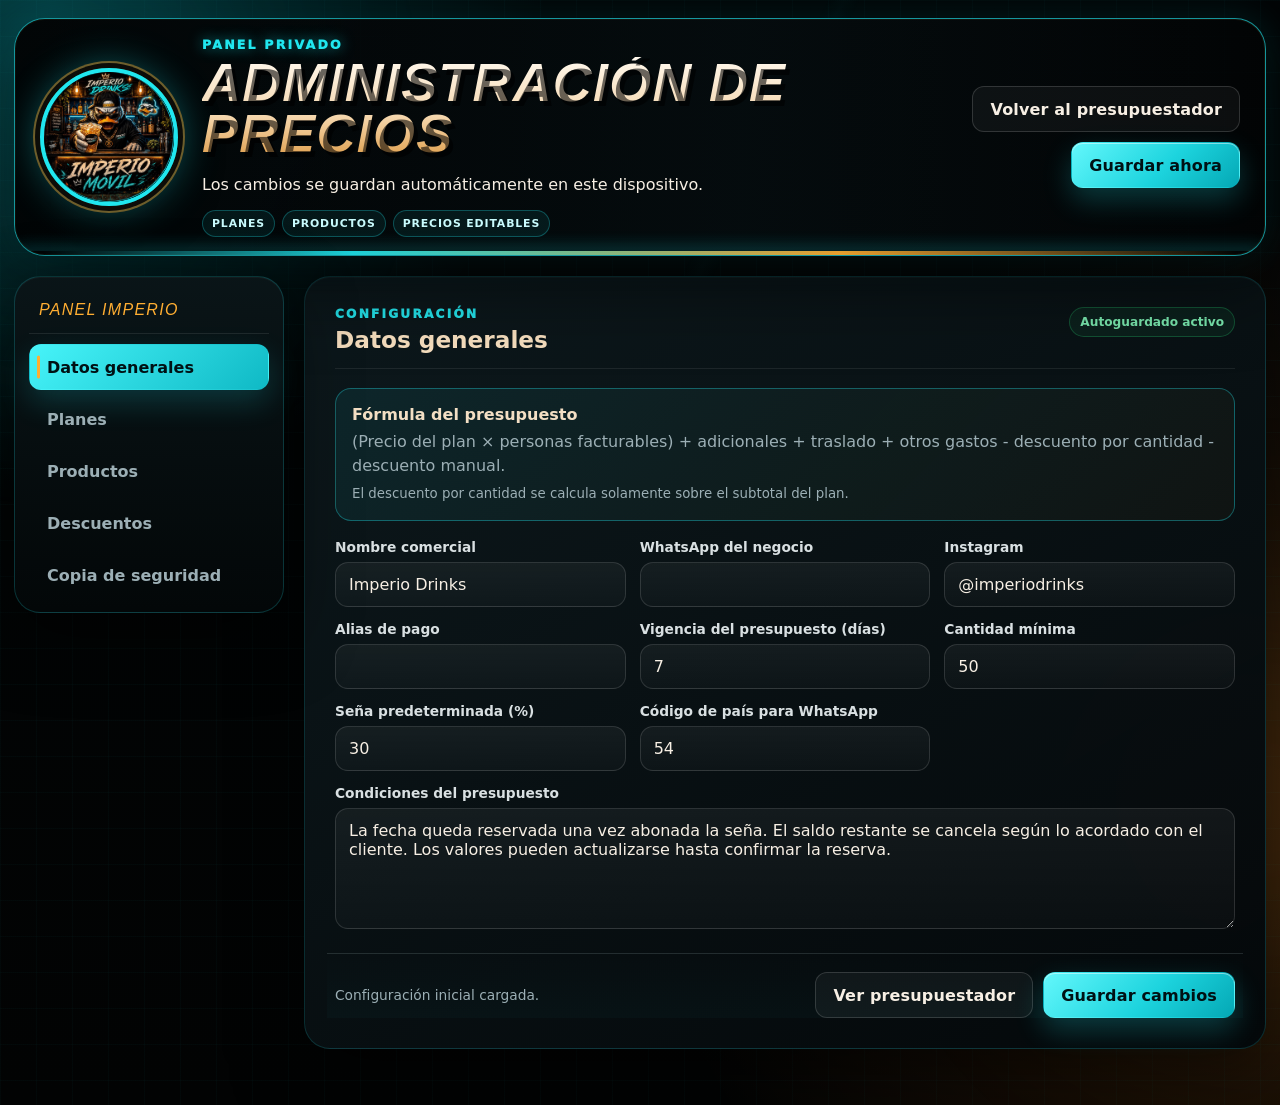
==== admin.html @ 7d8a7417 "actualizacion general" ====
<!doctype html>
<html lang="es">
<head>
<meta charset="utf-8"/>
<meta content="width=device-width, initial-scale=1" name="viewport"/>
<meta content="#020506" name="theme-color"/>
<title>Imperio Drinks | Administración</title>
<meta content="5.0" name="imperio-version"/>
<link href="./css/styles.css" rel="stylesheet"/>
</head>
<body class="admin-page" style="--imperio-logo:url('./assets/logo-imperio-drinks.jpeg')">
<div class="ambient ambient-one"></div>
<div class="ambient ambient-two"></div>
<div class="shell admin-shell">
<header class="topbar brand-panel">
<div class="brand-lockup">
<img alt="Logo de Imperio Drinks" class="brand-logo" src="./assets/logo-imperio-drinks.jpeg"/>
<div class="brand-copy"><p class="eyebrow">PANEL PRIVADO</p><h1>Administración de precios</h1><p>Los cambios se guardan automáticamente en este dispositivo.</p><div class="brand-badges"><span>PLANES</span><span>PRODUCTOS</span><span>PRECIOS EDITABLES</span></div></div>
</div>
<div class="top-actions">
<a class="btn btn-ghost" href="index.html">Volver al presupuestador</a>
<button class="btn btn-primary" id="saveTop" type="button">Guardar ahora</button>
</div>
</header>
<div class="notice hidden" id="fileWarning"><strong>Modo local:</strong> los valores se comparten entre páginas cuando el navegador permite almacenamiento local. Para usar los mismos datos en distintos dispositivos será necesaria una base de datos online.</div>
<main class="admin-layout">
<nav aria-label="Secciones de administración" class="admin-nav panel">
<button class="nav-btn active" data-tab="general" type="button">Datos generales</button>
<button class="nav-btn" data-tab="plans" type="button">Planes</button>
<button class="nav-btn" data-tab="products" type="button">Productos</button>
<button class="nav-btn" data-tab="discounts" type="button">Descuentos</button>
<button class="nav-btn" data-tab="backup" type="button">Copia de seguridad</button>
</nav>
<div class="admin-content panel">
<section class="admin-section active" id="tab-general">
<div class="admin-title"><div><p class="eyebrow">CONFIGURACIÓN</p><h2>Datos generales</h2></div><span class="autosave-badge">Autoguardado activo</span></div>
<div class="formula-card">
<strong>Fórmula del presupuesto</strong>
<p>(Precio del plan × personas facturables) + adicionales + traslado + otros gastos - descuento por cantidad - descuento manual.</p>
<small>El descuento por cantidad se calcula solamente sobre el subtotal del plan.</small>
</div>
<div class="grid grid-3">
<label class="field"><span>Nombre comercial</span><input id="businessName"/></label>
<label class="field"><span>WhatsApp del negocio</span><input id="businessPhone" inputmode="tel"/></label>
<label class="field"><span>Instagram</span><input id="businessInstagram"/></label>
<label class="field"><span>Alias de pago</span><input id="paymentAlias"/></label>
<label class="field"><span>Vigencia del presupuesto (días)</span><input id="validityDays" min="1" type="number"/></label>
<label class="field"><span>Cantidad mínima</span><input id="minimumGuests" min="1" type="number"/></label>
<label class="field"><span>Seña predeterminada (%)</span><input id="depositPercent" max="100" min="0" type="number"/></label>
<label class="field"><span>Código de país para WhatsApp</span><input id="countryCode" inputmode="numeric" placeholder="54"/></label>
<label class="field field-wide"><span>Condiciones del presupuesto</span><textarea id="conditions" rows="5"></textarea></label>
</div>
</section>
<section class="admin-section" id="tab-plans">
<div class="admin-title"><div><p class="eyebrow">PRECIOS POR PERSONA</p><h2>Planes</h2></div><button class="btn btn-gold" id="addPlan" type="button">Agregar plan</button></div>
<div class="editor-stack" id="plansEditor"></div>
</section>
<section class="admin-section" id="tab-products">
<div class="admin-title"><div><p class="eyebrow">ADICIONALES</p><h2>Productos y precios</h2></div><button class="btn btn-gold" id="addProduct" type="button">Agregar producto</button></div>
<label class="field product-search"><span>Buscar producto</span><input id="productSearch" placeholder="Nombre o categoría"/></label>
<div class="table-wrap">
<table class="product-table">
<thead><tr><th>Categoría</th><th>Producto</th><th>Unidad</th><th>Precio</th><th>Activo</th><th></th></tr></thead>
<tbody id="productsEditor"></tbody>
</table>
</div>
</section>
<section class="admin-section" id="tab-discounts">
<div class="admin-title"><div><p class="eyebrow">POR CANTIDAD</p><h2>Rangos de descuento</h2><p class="status">Ejemplo cargado: 5% desde 101 personas y 10% desde 151.</p></div><button class="btn btn-gold" id="addTier" type="button">Agregar rango</button></div>
<div class="formula-card"><strong>Importante</strong><p>Los rangos no deben superponerse. El porcentaje se descuenta del subtotal del plan, no de los productos ni de la logística.</p></div>
<div class="editor-stack" id="tiersEditor"></div>
</section>
<section class="admin-section" id="tab-backup">
<div class="admin-title"><div><p class="eyebrow">SEGURIDAD</p><h2>Copia de seguridad</h2></div></div>
<div class="admin-card">
<h3>Exportar o importar precios</h3>
<p class="status">Descargá una copia antes de hacer cambios importantes o usala para trasladar la configuración a otro equipo.</p>
<div class="top-actions align-start">
<button class="btn btn-gold" id="exportData" type="button">Descargar copia JSON</button>
<label class="btn btn-ghost file-button">Importar JSON<input accept="application/json,.json" hidden="" id="importData" type="file"/></label>
<button class="btn btn-danger" id="resetData" type="button">Restaurar valores iniciales</button>
</div>
</div>
</section>
<div class="admin-footer">
<div class="status" id="saveStatus">Configuración cargada.</div>
<div class="top-actions"><a class="btn btn-ghost" href="index.html">Ver presupuestador</a><button class="btn btn-primary" id="saveBottom" type="button">Guardar cambios</button></div>
</div>
</div>
</main>
</div>
<div aria-live="polite" class="toast" id="toast" role="status"></div>
<script src="./js/logo-data.js"></script><script src="./js/store.js"></script><script src="./js/admin.js"></script></body>
</html>
---- css/styles.css ----
:root{
  --bg:#020405;
  --bg-soft:#071014;
  --surface:#0a1114;
  --surface-2:#101a1f;
  --surface-3:#16242a;
  --text:#f7efe4;
  --muted:#9cafb5;
  --cyan:#24e7ef;
  --cyan-deep:#08aeb8;
  --cyan-soft:rgba(36,231,239,.13);
  --amber:#f4a128;
  --amber-soft:rgba(244,161,40,.13);
  --cream:#f3dfc4;
  --gold:#ffc15a;
  --green:#27c86f;
  --green-dark:#0d8d47;
  --danger:#ff756a;
  --border:rgba(255,255,255,.11);
  --border-cyan:rgba(36,231,239,.34);
  --shadow:0 24px 70px rgba(0,0,0,.48);
  --shadow-neon:0 0 28px rgba(36,231,239,.14);
}

*{box-sizing:border-box}
html{color-scheme:dark;scroll-behavior:smooth}
body{
  margin:0;
  min-height:100vh;
  color:var(--text);
  font-family:Inter,ui-sans-serif,system-ui,-apple-system,"Segoe UI",sans-serif;
  background:
    linear-gradient(rgba(255,255,255,.012) 1px,transparent 1px),
    linear-gradient(90deg,rgba(255,255,255,.012) 1px,transparent 1px),
    radial-gradient(circle at 8% 7%,rgba(36,231,239,.12),transparent 28rem),
    radial-gradient(circle at 92% 74%,rgba(244,161,40,.09),transparent 32rem),
    var(--bg);
  background-size:34px 34px,34px 34px,auto,auto,auto;
  overflow-x:hidden;
}
body::before{
  content:"";
  position:fixed;
  inset:0;
  pointer-events:none;
  background:linear-gradient(118deg,transparent 0 47%,rgba(36,231,239,.025) 48%,transparent 49% 100%);
  z-index:-1;
}
button,input,select,textarea{font:inherit}
button{cursor:pointer}
a{color:inherit}
.hidden{display:none!important}
.ambient{position:fixed;width:420px;height:420px;border-radius:50%;filter:blur(115px);opacity:.12;pointer-events:none;z-index:-2}
.ambient-one{left:-180px;top:-100px;background:var(--cyan)}
.ambient-two{right:-190px;bottom:-120px;background:var(--amber)}

.shell{width:min(1480px,calc(100% - 28px));margin:18px auto 56px}
.topbar{
  display:flex;
  align-items:center;
  justify-content:space-between;
  gap:22px;
  padding:18px 20px;
  border:1px solid var(--border-cyan);
  border-radius:28px;
  background:
    linear-gradient(135deg,rgba(14,24,28,.96),rgba(4,7,8,.98)),
    var(--surface);
  box-shadow:var(--shadow),inset 0 1px 0 rgba(255,255,255,.04),var(--shadow-neon);
  position:relative;
  overflow:hidden;
}
.topbar::after{
  content:"";
  position:absolute;
  left:0;right:0;bottom:0;
  height:3px;
  background:linear-gradient(90deg,transparent,var(--cyan),var(--amber),transparent);
  opacity:.9;
}
.brand-lockup{display:flex;align-items:center;gap:20px;min-width:0}
.brand-logo{
  width:116px;
  height:116px;
  object-fit:cover;
  border-radius:50%;
  border:3px solid var(--cyan);
  box-shadow:0 0 0 4px rgba(36,231,239,.08),0 0 36px rgba(36,231,239,.25),0 12px 32px rgba(0,0,0,.55);
  flex:0 0 auto;
}
.brand-copy{min-width:0}
.eyebrow{margin:0;color:var(--cyan);font-size:.76rem;font-weight:950;letter-spacing:.18em}
.brand-copy h1{
  margin:5px 0 5px;
  font-family:Impact,"Arial Black",Inter,sans-serif;
  font-size:clamp(1.75rem,3.2vw,3rem);
  font-style:italic;
  letter-spacing:.025em;
  line-height:.95;
  text-transform:uppercase;
  color:var(--cream);
  text-shadow:3px 3px 0 rgba(0,0,0,.5),0 0 22px rgba(244,161,40,.08);
}
.brand-copy p:last-child{margin:0;color:var(--muted);max-width:720px}
.top-actions{display:flex;gap:10px;flex-wrap:wrap;justify-content:flex-end}
.align-start{justify-content:flex-start}

.btn{
  display:inline-flex;
  align-items:center;
  justify-content:center;
  min-height:46px;
  padding:0 17px;
  border:1px solid transparent;
  border-radius:14px;
  font-weight:900;
  text-decoration:none;
  letter-spacing:.01em;
  transition:transform .16s ease,border-color .16s ease,box-shadow .16s ease,background .16s ease;
  user-select:none;
}
.btn:hover{transform:translateY(-2px)}
.btn:active{transform:translateY(0)}
.btn-primary{color:#001114;background:linear-gradient(135deg,#4ef6fb,#09b8c2);box-shadow:0 12px 28px rgba(36,231,239,.18)}
.btn-gold{color:var(--cream);border-color:rgba(244,161,40,.5);background:linear-gradient(135deg,rgba(244,161,40,.17),rgba(244,161,40,.07))}
.btn-ghost{color:var(--text);border-color:var(--border);background:rgba(255,255,255,.035)}
.btn-whatsapp{color:#fff;background:linear-gradient(135deg,#2fda7c,#11954e);box-shadow:0 12px 28px rgba(39,200,111,.18)}
.btn-danger{color:#ffd4cf;border-color:rgba(255,117,106,.45);background:rgba(255,117,106,.1)}
.btn-small{min-height:35px;padding:0 10px;border-radius:10px;font-size:.84rem}
.file-button{cursor:pointer}

.notice{margin-top:16px;padding:14px 16px;border:1px solid rgba(244,161,40,.34);border-radius:16px;background:rgba(244,161,40,.08);color:#e8d2b4;line-height:1.45}
.notice strong{color:var(--gold)}
.layout{display:grid;grid-template-columns:minmax(0,1.42fr) minmax(340px,.58fr);gap:20px;margin-top:20px}
.panel{
  border:1px solid var(--border);
  border-radius:26px;
  background:linear-gradient(180deg,rgba(16,27,31,.97),rgba(6,10,12,.99));
  box-shadow:var(--shadow),inset 0 1px 0 rgba(255,255,255,.025);
}
.form-panel{padding:clamp(18px,3vw,32px)}
.section{padding-top:8px;margin-top:31px;border-top:1px solid var(--border)}
.section-first{padding-top:0;margin-top:0;border:0}
.section-head{display:flex;gap:14px;align-items:flex-start;margin:17px 0}
.step{
  display:grid;
  place-items:center;
  min-width:48px;
  height:42px;
  border-radius:12px;
  border:1px solid var(--border-cyan);
  color:var(--cyan);
  background:var(--cyan-soft);
  font-family:Impact,"Arial Black",sans-serif;
  font-size:1rem;
  letter-spacing:.08em;
  box-shadow:inset 0 0 18px rgba(36,231,239,.05);
}
.section-head h2,.admin-title h2{margin:0;font-size:1.2rem;color:var(--cream)}
.section-head p,.admin-title p.status{margin:4px 0 0;color:var(--muted);font-size:.92rem}
.grid{display:grid;gap:14px}
.grid-2{grid-template-columns:repeat(2,minmax(0,1fr))}
.grid-3{grid-template-columns:repeat(3,minmax(0,1fr))}
.field{display:grid;gap:7px;min-width:0}
.field>span{font-size:.86rem;font-weight:800;color:#d9e0e2}
.field-wide{grid-column:1/-1}
input,select,textarea{
  width:100%;
  padding:12px 13px;
  border:1px solid var(--border);
  border-radius:13px;
  background:rgba(255,255,255,.038);
  color:var(--text);
  outline:none;
  transition:border-color .15s ease,box-shadow .15s ease,background .15s ease;
}
input:hover,select:hover,textarea:hover{background:rgba(255,255,255,.05)}
input:focus,select:focus,textarea:focus{border-color:var(--cyan);box-shadow:0 0 0 4px rgba(36,231,239,.08)}
textarea{resize:vertical}
select option{background:#0b1316;color:var(--text)}
.hint{color:var(--muted);font-size:.77rem;line-height:1.3}
.input-error{border-color:var(--danger)!important;box-shadow:0 0 0 4px rgba(255,117,106,.08)!important}

.plan-grid{display:grid;grid-template-columns:repeat(2,minmax(0,1fr));gap:14px}
.plan-card{
  --plan-accent:var(--cyan);
  position:relative;
  display:grid;
  gap:10px;
  min-height:235px;
  padding:19px;
  overflow:hidden;
  border:1px solid var(--border);
  border-radius:19px;
  background:linear-gradient(160deg,rgba(255,255,255,.04),rgba(255,255,255,.015));
  cursor:pointer;
  transition:transform .16s ease,border-color .16s ease,box-shadow .16s ease;
}
.plan-card::before{content:"";position:absolute;left:0;top:0;bottom:0;width:4px;background:var(--plan-accent);opacity:.8}
.plan-card::after{content:"";position:absolute;width:130px;height:130px;right:-60px;top:-60px;border-radius:50%;background:var(--plan-accent);filter:blur(55px);opacity:.08}
.plan-card:hover{transform:translateY(-3px);border-color:color-mix(in srgb,var(--plan-accent) 48%,transparent)}
.plan-card.selected{border-color:var(--plan-accent);box-shadow:inset 0 0 0 1px color-mix(in srgb,var(--plan-accent) 32%,transparent),0 14px 34px rgba(0,0,0,.24)}
.plan-card[data-tone="silver"]{--plan-accent:#d7e0e4}
.plan-card[data-tone="gold"]{--plan-accent:#f4b33f}
.plan-card[data-tone="black"]{--plan-accent:#24e7ef;background:linear-gradient(160deg,rgba(0,0,0,.64),rgba(11,24,28,.8))}
.plan-card[data-tone="economic"]{--plan-accent:#41d5c3}
.plan-card input{position:absolute;opacity:0;pointer-events:none}
.plan-card h3{margin:0 0 1px;font-family:Impact,"Arial Black",sans-serif;font-size:1.3rem;font-style:italic;letter-spacing:.025em;text-transform:uppercase;color:var(--cream)}
.plan-card p{margin:0;color:var(--muted);font-size:.86rem;line-height:1.45}
.plan-card .includes{margin:2px 0 0;padding:0;list-style:none;display:grid;gap:5px;color:#d6e0e2;font-size:.82rem}
.plan-card .includes li{display:flex;gap:7px;line-height:1.3}
.plan-card .includes li::before{content:"✓";color:var(--plan-accent);font-weight:950}
.plan-price-row{display:flex;justify-content:space-between;align-items:end;gap:10px;margin-top:auto;padding-top:8px;border-top:1px solid var(--border)}
.plan-card .price{color:var(--plan-accent);font-size:1.35rem;font-weight:950}
.plan-card small{color:var(--muted)}
.plan-check{display:grid;place-items:center;width:24px;height:24px;border-radius:50%;border:1px solid var(--border);color:transparent;background:rgba(255,255,255,.03)}
.plan-card.selected .plan-check{color:#001114;background:var(--plan-accent);border-color:var(--plan-accent);font-weight:950}

.product-picker{display:grid;grid-template-columns:1fr auto;gap:11px}
.selected-products{display:grid;gap:10px;margin-top:13px}
.product-row{
  display:grid;
  grid-template-columns:minmax(0,1fr) 110px 120px 42px;
  gap:10px;
  align-items:center;
  padding:12px;
  border:1px solid var(--border);
  border-radius:15px;
  background:rgba(255,255,255,.025);
}
.product-row small{display:block;color:var(--muted);margin-top:3px}
.line-total{text-align:right;color:var(--gold)}
.icon-btn{width:38px;height:38px;border:1px solid rgba(255,117,106,.34);border-radius:11px;background:rgba(255,117,106,.08);color:#ffc8c2;font-size:1.25rem}
.empty{padding:17px;border:1px dashed var(--border);border-radius:15px;color:var(--muted);text-align:center;background:rgba(255,255,255,.018)}

.summary{position:sticky;top:18px;align-self:start;overflow:hidden}
.summary::before{content:"";display:block;height:3px;background:linear-gradient(90deg,var(--cyan),var(--amber),var(--cyan))}
.summary-brand{display:flex;align-items:center;gap:10px;padding:16px 18px 0;color:var(--cyan);font-size:.72rem;font-weight:950;letter-spacing:.12em}
.summary-brand img{width:38px;height:38px;border-radius:50%;border:1px solid var(--cyan);object-fit:cover}
.summary-head{padding:12px 20px 16px;border-bottom:1px solid var(--border)}
.summary-head h2{margin:0;color:var(--cream);font-family:Impact,"Arial Black",sans-serif;font-style:italic;font-size:1.65rem;text-transform:uppercase;letter-spacing:.025em}
.summary-head p{margin:6px 0 0;color:var(--muted)}
.total-block{padding:21px 20px;background:linear-gradient(135deg,rgba(36,231,239,.13),rgba(244,161,40,.08));border-bottom:1px solid var(--border)}
.total-block span{display:block;color:#c9d5d8;font-size:.85rem;font-weight:850;text-transform:uppercase;letter-spacing:.08em}
.total-block strong{display:block;margin-top:4px;color:var(--cream);font-size:clamp(2rem,4vw,2.85rem);line-height:1;font-weight:950;letter-spacing:-.04em}
.total-block small{display:block;margin-top:7px;color:var(--cyan)}
.summary-lines{padding:12px 20px}
.summary-line{display:flex;justify-content:space-between;gap:14px;padding:10px 0;border-bottom:1px solid var(--border);font-size:.9rem}
.summary-line:last-child{border-bottom:0}
.summary-line span{color:var(--muted)}
.summary-line strong{text-align:right}
.discount-good{color:#63e3a1}
.deposit-grid{display:grid;grid-template-columns:1fr 1fr;gap:10px;padding:0 20px 16px}
.deposit{padding:14px;border:1px solid rgba(244,161,40,.23);border-radius:15px;background:rgba(244,161,40,.065)}
.deposit span{display:block;color:var(--muted);font-size:.8rem}
.deposit strong{display:block;margin:3px 0;color:var(--gold);font-size:1.17rem}
.deposit small{color:var(--muted);font-size:.74rem}
.summary-actions{display:grid;gap:9px;padding:0 20px 12px}
.summary-actions .btn{width:100%}
.legal{margin:0;padding:0 20px 19px;color:var(--muted);font-size:.77rem;line-height:1.45}
.toast{position:fixed;left:50%;bottom:24px;transform:translate(-50%,20px);opacity:0;pointer-events:none;padding:12px 17px;border:1px solid var(--border-cyan);border-radius:13px;background:#0b1519;color:var(--text);box-shadow:var(--shadow);transition:.2s ease;z-index:50}
.toast.show{opacity:1;transform:translate(-50%,0)}

/* Administración */
.admin-layout{display:grid;grid-template-columns:245px minmax(0,1fr);gap:20px;margin-top:20px;align-items:start}
.admin-nav{position:sticky;top:18px;padding:10px;display:grid;gap:6px}
.nav-btn{min-height:46px;padding:0 14px;border:1px solid transparent;border-radius:12px;background:transparent;color:var(--muted);text-align:left;font-weight:850}
.nav-btn:hover{color:var(--text);background:rgba(255,255,255,.035)}
.nav-btn.active{color:#001114;background:linear-gradient(135deg,#4ef6fb,#09b8c2);box-shadow:0 10px 24px rgba(36,231,239,.14)}
.admin-content{padding:clamp(18px,3vw,30px)}
.admin-section{display:none}
.admin-section.active{display:block}
.admin-title{display:flex;justify-content:space-between;align-items:flex-start;gap:16px;margin-bottom:19px}
.admin-title h2{font-size:1.45rem;margin-top:5px}
.autosave-badge{padding:7px 10px;border:1px solid rgba(39,200,111,.3);border-radius:999px;background:rgba(39,200,111,.08);color:#79e8ae;font-size:.76rem;font-weight:850;white-space:nowrap}
.formula-card,.admin-card{padding:16px;border:1px solid var(--border-cyan);border-radius:16px;background:linear-gradient(135deg,rgba(36,231,239,.07),rgba(244,161,40,.035));margin-bottom:18px}
.formula-card strong,.admin-card h3{color:var(--cream)}
.formula-card p,.formula-card small,.admin-card p{color:var(--muted);line-height:1.5}
.formula-card p{margin:6px 0}
.formula-card small{display:block}
.editor-stack{display:grid;gap:14px}
.plan-editor,.tier-editor,.admin-card{padding:16px;border:1px solid var(--border);border-radius:17px;background:rgba(255,255,255,.025)}
.plan-editor-head,.tier-editor-head{display:flex;justify-content:space-between;gap:12px;align-items:center;margin-bottom:14px}
.plan-editor-head strong{font-family:Impact,"Arial Black",sans-serif;font-size:1.18rem;font-style:italic;color:var(--cream);text-transform:uppercase}
.checkline{display:inline-flex;align-items:center;gap:8px;color:var(--muted);font-size:.86rem}
.checkline input{width:18px;height:18px;accent-color:var(--cyan)}
.table-wrap{overflow:auto;border:1px solid var(--border);border-radius:16px}
.product-table{width:100%;border-collapse:collapse;min-width:830px}
.product-table th,.product-table td{padding:10px;border-bottom:1px solid var(--border);vertical-align:middle;text-align:left}
.product-table th{color:var(--cyan);font-size:.77rem;text-transform:uppercase;letter-spacing:.08em;background:rgba(36,231,239,.045)}
.product-table tr:last-child td{border-bottom:0}
.product-table input{min-width:115px;padding:10px 11px}
.product-search{max-width:390px;margin-bottom:13px}
.admin-row{display:grid;grid-template-columns:repeat(3,minmax(0,1fr)) auto;gap:12px;align-items:end;padding:14px;border:1px solid var(--border);border-radius:15px;background:rgba(255,255,255,.02)}
.admin-footer{display:flex;justify-content:space-between;align-items:center;gap:14px;margin-top:24px;padding-top:18px;border-top:1px solid var(--border)}
.status{color:var(--muted);font-size:.86rem}
.status strong{color:#79e8ae}

@media (max-width:1100px){
  .layout{grid-template-columns:1fr}
  .summary{position:relative;top:0}
  .admin-layout{grid-template-columns:1fr}
  .admin-nav{position:relative;top:0;display:flex;overflow:auto}
  .nav-btn{white-space:nowrap;min-width:max-content}
}
@media (max-width:820px){
  .shell{width:min(100% - 18px,1480px);margin-top:9px}
  .topbar{align-items:flex-start;flex-direction:column;padding:15px;border-radius:22px}
  .brand-logo{width:88px;height:88px}
  .brand-copy h1{font-size:1.85rem}
  .top-actions{justify-content:flex-start;width:100%}
  .top-actions .btn{flex:1}
  .grid-3,.grid-2{grid-template-columns:1fr 1fr}
  .plan-grid{grid-template-columns:1fr}
  .product-row{grid-template-columns:1fr 90px 100px 38px}
  .admin-content{padding:17px}
  .admin-row{grid-template-columns:1fr 1fr}
}
@media (max-width:580px){
  .brand-lockup{align-items:flex-start;gap:13px}
  .brand-logo{width:72px;height:72px}
  .brand-copy h1{font-size:1.42rem}
  .brand-copy p:last-child{font-size:.84rem}
  .top-actions{display:grid;grid-template-columns:1fr;width:100%}
  .grid-3,.grid-2{grid-template-columns:1fr}
  .form-panel{padding:15px}
  .section-head{gap:10px}
  .step{min-width:42px;height:38px}
  .product-picker{grid-template-columns:1fr}
  .product-row{grid-template-columns:1fr 78px 1fr 38px}
  .product-row>div{grid-column:1/-1}
  .line-total{text-align:left}
  .deposit-grid{grid-template-columns:1fr}
  .admin-title{flex-direction:column}
  .admin-title .btn{width:100%}
  .admin-row{grid-template-columns:1fr}
  .admin-footer{align-items:stretch;flex-direction:column}
  .admin-footer .top-actions{display:grid}
  .autosave-badge{align-self:flex-start}
}


/* ===== V5: estética completa de Imperio Drinks ===== */
:root{
  --imperio-black:#020304;
  --imperio-night:#071014;
  --imperio-cyan:#20e7ef;
  --imperio-cyan-2:#00aeb9;
  --imperio-gold:#ffae32;
  --imperio-amber:#f47c20;
  --imperio-cream:#f7dfbf;
  --imperio-white:#fff8ef;
}
body.app-page,body.admin-page{
  background-color:var(--imperio-black);
  background-image:
    linear-gradient(rgba(32,231,239,.025) 1px,transparent 1px),
    linear-gradient(90deg,rgba(32,231,239,.025) 1px,transparent 1px),
    radial-gradient(circle at 4% 0%,rgba(0,210,224,.22),transparent 31rem),
    radial-gradient(circle at 96% 72%,rgba(255,132,31,.17),transparent 37rem),
    linear-gradient(180deg,#020506 0%,#020303 100%);
  background-size:36px 36px,36px 36px,auto,auto,auto;
}
body.app-page::after,body.admin-page::after{
  content:"";
  position:fixed;
  width:min(620px,72vw);
  aspect-ratio:1;
  right:-210px;
  bottom:-210px;
  border-radius:50%;
  background-image:var(--imperio-logo);
  background-size:cover;
  background-position:center;
  opacity:.025;
  filter:saturate(1.3) contrast(1.1);
  pointer-events:none;
  z-index:-1;
}
.shell{width:min(1520px,calc(100% - 28px));}
.topbar.brand-panel{
  min-height:170px;
  padding:18px 25px;
  border:1px solid rgba(32,231,239,.64);
  border-radius:31px;
  background:
    linear-gradient(90deg,rgba(2,5,6,.97) 0%,rgba(6,15,18,.93) 58%,rgba(2,4,5,.88) 100%);
  box-shadow:0 24px 80px rgba(0,0,0,.58),0 0 0 1px rgba(255,174,50,.08) inset,0 0 38px rgba(32,231,239,.13);
  isolation:isolate;
}
.topbar.brand-panel::before{
  content:"";
  position:absolute;
  inset:0;
  background-image:
    linear-gradient(90deg,rgba(2,4,5,1) 0%,rgba(2,4,5,.80) 54%,rgba(2,4,5,.30) 100%),
    var(--imperio-logo);
  background-repeat:no-repeat;
  background-position:center,right 2% center;
  background-size:100% 100%,390px 390px;
  opacity:.34;
  z-index:-1;
}
.topbar.brand-panel::after{
  height:4px;
  background:linear-gradient(90deg,transparent 2%,var(--imperio-cyan) 27%,var(--imperio-gold) 66%,transparent 98%);
  box-shadow:0 0 18px rgba(32,231,239,.8);
}
.brand-lockup{gap:24px;position:relative;z-index:1}
.brand-logo{
  width:138px;height:138px;
  border:4px solid var(--imperio-cyan);
  box-shadow:0 0 0 5px rgba(2,4,5,.9),0 0 0 7px rgba(255,174,50,.42),0 0 42px rgba(32,231,239,.43),0 18px 42px rgba(0,0,0,.62);
}
.brand-copy .eyebrow{color:var(--imperio-cyan);font-size:.78rem;text-shadow:0 0 14px rgba(32,231,239,.6)}
.brand-copy h1{
  max-width:860px;
  font-size:clamp(2rem,4.2vw,4rem);
  color:var(--imperio-cream);
  background:linear-gradient(180deg,#fff8ed 0%,#f5d7ae 58%,#df9f4d 100%);
  -webkit-background-clip:text;background-clip:text;color:transparent;
  text-shadow:4px 5px 0 rgba(0,0,0,.58);
}
.brand-copy p:last-child{font-size:1rem;color:#b6c6ca}
.brand-badges{display:flex;flex-wrap:wrap;gap:7px;margin-top:12px}
.brand-badges span{
  padding:6px 9px;border:1px solid rgba(32,231,239,.28);border-radius:999px;
  background:rgba(32,231,239,.07);color:#c9fbfd;font-size:.68rem;font-weight:900;letter-spacing:.08em;
}
.top-actions{position:relative;z-index:2}
.btn{border-radius:12px;text-transform:none}
.btn-primary{background:linear-gradient(135deg,#63f7fb 0%,#1dd4de 55%,#04a8b5 100%);box-shadow:0 12px 29px rgba(32,231,239,.23),inset 0 1px 0 rgba(255,255,255,.46)}
.btn-gold{border-color:rgba(255,174,50,.62);background:linear-gradient(135deg,rgba(255,174,50,.22),rgba(115,54,5,.16));color:#ffe7c0;box-shadow:inset 0 0 20px rgba(255,174,50,.05)}
.btn-ghost{background:rgba(255,255,255,.045);border-color:rgba(255,255,255,.15)}
.btn-whatsapp{background:linear-gradient(135deg,#2fe383,#12a557);box-shadow:0 12px 30px rgba(28,204,106,.25)}
.panel{
  border-color:rgba(32,231,239,.14);
  background:
    linear-gradient(150deg,rgba(13,25,29,.97),rgba(4,8,10,.99));
  box-shadow:0 24px 68px rgba(0,0,0,.53),inset 0 1px 0 rgba(255,255,255,.035);
}
.form-panel{position:relative;overflow:hidden}
.form-panel::before{
  content:"";position:absolute;inset:0 auto 0 0;width:3px;
  background:linear-gradient(180deg,var(--imperio-cyan),transparent 35%,var(--imperio-gold) 80%,transparent);
  opacity:.65;
}
.section{border-top-color:rgba(255,255,255,.09)}
.section-head h2,.admin-title h2{color:var(--imperio-cream)}
.step{border-color:rgba(32,231,239,.55);background:linear-gradient(145deg,rgba(32,231,239,.16),rgba(0,99,107,.12));box-shadow:0 0 18px rgba(32,231,239,.08) inset}
input,select,textarea{
  border-color:rgba(255,255,255,.13);
  background:linear-gradient(180deg,rgba(255,255,255,.052),rgba(255,255,255,.025));
}
input:focus,select:focus,textarea:focus{border-color:var(--imperio-cyan);box-shadow:0 0 0 4px rgba(32,231,239,.09),0 0 20px rgba(32,231,239,.08)}
.plan-grid{gap:16px}
.plan-card{
  min-height:250px;
  border-color:rgba(255,255,255,.13);
  background:linear-gradient(150deg,rgba(22,37,42,.82),rgba(5,10,12,.94));
  box-shadow:inset 0 1px 0 rgba(255,255,255,.035);
}
.plan-card:hover{box-shadow:0 14px 40px rgba(0,0,0,.34),inset 0 1px 0 rgba(255,255,255,.04)}
.plan-card.selected{transform:translateY(-2px);box-shadow:0 0 0 1px var(--plan-accent),0 16px 43px rgba(0,0,0,.42),0 0 25px color-mix(in srgb,var(--plan-accent) 13%,transparent)}
.plan-card h3{font-size:1.42rem;color:var(--imperio-cream)}
.plan-card .price{font-size:1.55rem}
.summary{
  border-color:rgba(32,231,239,.30);
  background:linear-gradient(180deg,rgba(9,18,21,.99),rgba(2,5,6,.995));
  box-shadow:0 26px 80px rgba(0,0,0,.58),0 0 35px rgba(32,231,239,.07);
}
.summary-brand{padding-top:18px;color:var(--imperio-cyan)}
.summary-brand img{width:48px;height:48px;border:2px solid var(--imperio-cyan);box-shadow:0 0 19px rgba(32,231,239,.22)}
.summary-head h2{font-size:1.82rem;background:linear-gradient(180deg,#fff8eb,#e5ad63);-webkit-background-clip:text;background-clip:text;color:transparent}
.total-block{background:linear-gradient(135deg,rgba(32,231,239,.13),rgba(255,174,50,.10));border-top:1px solid rgba(32,231,239,.12);border-bottom:1px solid rgba(255,174,50,.18)}
.total-block strong{color:#fff4df;text-shadow:0 0 18px rgba(255,174,50,.10)}
.deposit{border-color:rgba(255,174,50,.34);background:linear-gradient(150deg,rgba(255,174,50,.09),rgba(255,174,50,.03))}
.deposit strong{color:#ffc357}
/* Admin */
.admin-layout{grid-template-columns:270px minmax(0,1fr)}
.admin-nav{
  padding:14px;border-color:rgba(32,231,239,.20);
  background:linear-gradient(180deg,rgba(10,21,24,.98),rgba(3,7,8,.99));
}
.admin-nav::before{
  content:"PANEL IMPERIO";display:block;padding:10px 10px 14px;margin-bottom:4px;
  color:var(--imperio-gold);font-family:Impact,"Arial Black",sans-serif;font-style:italic;letter-spacing:.08em;
  border-bottom:1px solid rgba(255,255,255,.09);
}
.nav-btn{position:relative;padding-left:17px}
.nav-btn::after{content:"";position:absolute;left:7px;top:50%;width:3px;height:0;border-radius:3px;background:var(--imperio-gold);transform:translateY(-50%);transition:.18s}
.nav-btn.active::after{height:23px}
.nav-btn.active{background:linear-gradient(135deg,#47f4f9,#0fb9c5);box-shadow:0 12px 30px rgba(32,231,239,.19)}
.admin-content{border-color:rgba(32,231,239,.16)}
.admin-title{padding-bottom:15px;border-bottom:1px solid rgba(255,255,255,.08)}
.formula-card,.admin-card{border-color:rgba(32,231,239,.34);background:linear-gradient(135deg,rgba(32,231,239,.075),rgba(255,174,50,.035))}
.plan-editor,.tier-editor,.admin-card,.admin-row{background:linear-gradient(145deg,rgba(255,255,255,.035),rgba(255,255,255,.012));border-color:rgba(255,255,255,.12)}
.product-table th{color:var(--imperio-cyan);background:linear-gradient(180deg,rgba(32,231,239,.09),rgba(32,231,239,.035))}
.table-wrap{border-color:rgba(32,231,239,.18)}
.admin-footer{background:linear-gradient(180deg,transparent,rgba(32,231,239,.025));margin-left:-8px;margin-right:-8px;padding-left:8px;padding-right:8px}
@media(max-width:820px){
  .topbar.brand-panel{min-height:0}
  .topbar.brand-panel::before{background-size:100% 100%,260px 260px;opacity:.20}
  .brand-logo{width:100px;height:100px}
  .brand-badges{display:none}
  .admin-layout{grid-template-columns:1fr}
}
@media(max-width:580px){
  .topbar.brand-panel::before{background-image:linear-gradient(90deg,rgba(2,4,5,.98),rgba(2,4,5,.72)),var(--imperio-logo);background-position:center,right -70px center;background-size:100% 100%,230px 230px}
  .brand-logo{width:78px;height:78px;border-width:3px}
  .brand-copy h1{font-size:1.58rem;line-height:1}
  .brand-copy p:last-child{font-size:.8rem}
  .summary-head h2{font-size:1.5rem}
}
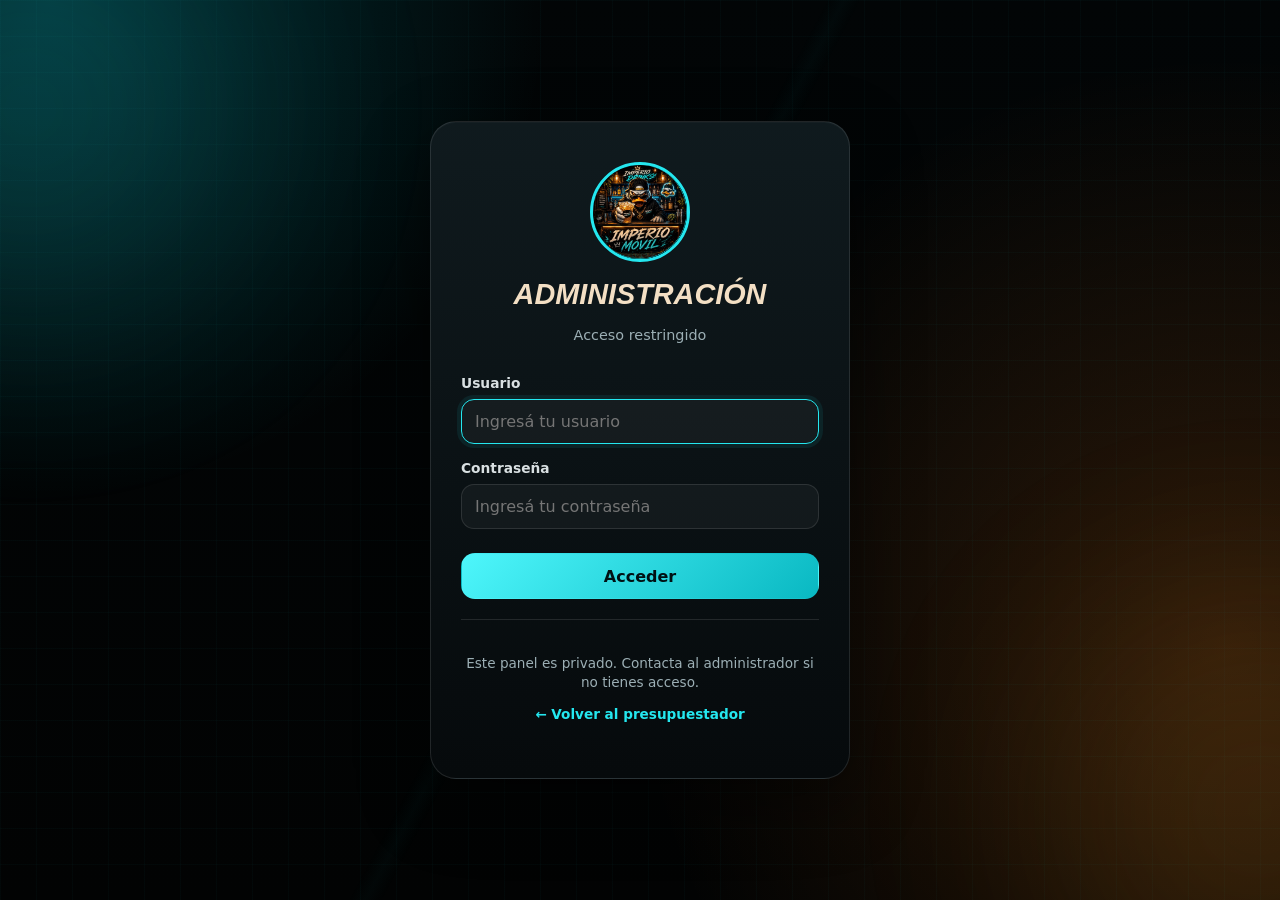
==== commit 8b6fd395: "Mejoras de las webs" ====
--- a/admin.html
+++ b/admin.html
@@ -20,6 +20,7 @@
 <div class="top-actions">
 <a class="btn btn-ghost" href="index.html">Volver al presupuestador</a>
 <button class="btn btn-primary" id="saveTop" type="button">Guardar ahora</button>
+<button class="btn btn-danger" id="logoutBtn" type="button">Cerrar sesión</button>
 </div>
 </header>
 <div class="notice hidden" id="fileWarning"><strong>Modo local:</strong> los valores se comparten entre páginas cuando el navegador permite almacenamiento local. Para usar los mismos datos en distintos dispositivos será necesaria una base de datos online.</div>
@@ -90,5 +91,18 @@
 </main>
 </div>
 <div aria-live="polite" class="toast" id="toast" role="status"></div>
-<script src="./js/logo-data.js"></script><script src="./js/store.js"></script><script src="./js/admin.js"></script></body>
+<script src="./js/login.js"></script><script src="./js/logo-data.js"></script><script src="./js/store.js"></script><script src="./js/admin.js"></script>
+<script>
+  document.addEventListener('DOMContentLoaded', () => {
+    const logoutBtn = document.getElementById('logoutBtn');
+    if (logoutBtn) {
+      logoutBtn.addEventListener('click', () => {
+        if (confirm('¿Deseas cerrar sesión?')) {
+          logout();
+        }
+      });
+    }
+  });
+</script>
+</body>
 </html>
--- a/css/styles.css
+++ b/css/styles.css
@@ -161,7 +161,7 @@
 .grid{display:grid;gap:14px}
 .grid-2{grid-template-columns:repeat(2,minmax(0,1fr))}
 .grid-3{grid-template-columns:repeat(3,minmax(0,1fr))}
-.field{display:grid;gap:7px;min-width:0}
+.field{display:grid;gap:7px;min-width:0;align-content:start}
 .field>span{font-size:.86rem;font-weight:800;color:#d9e0e2}
 .field-wide{grid-column:1/-1}
 input,select,textarea{
@@ -178,7 +178,7 @@
 input:focus,select:focus,textarea:focus{border-color:var(--cyan);box-shadow:0 0 0 4px rgba(36,231,239,.08)}
 textarea{resize:vertical}
 select option{background:#0b1316;color:var(--text)}
-.hint{color:var(--muted);font-size:.77rem;line-height:1.3}
+.hint{color:var(--muted);font-size:.77rem;line-height:1.3;margin-top:2px;display:block}
 .input-error{border-color:var(--danger)!important;box-shadow:0 0 0 4px rgba(255,117,106,.08)!important}
 
 .plan-grid{display:grid;grid-template-columns:repeat(2,minmax(0,1fr));gap:14px}
